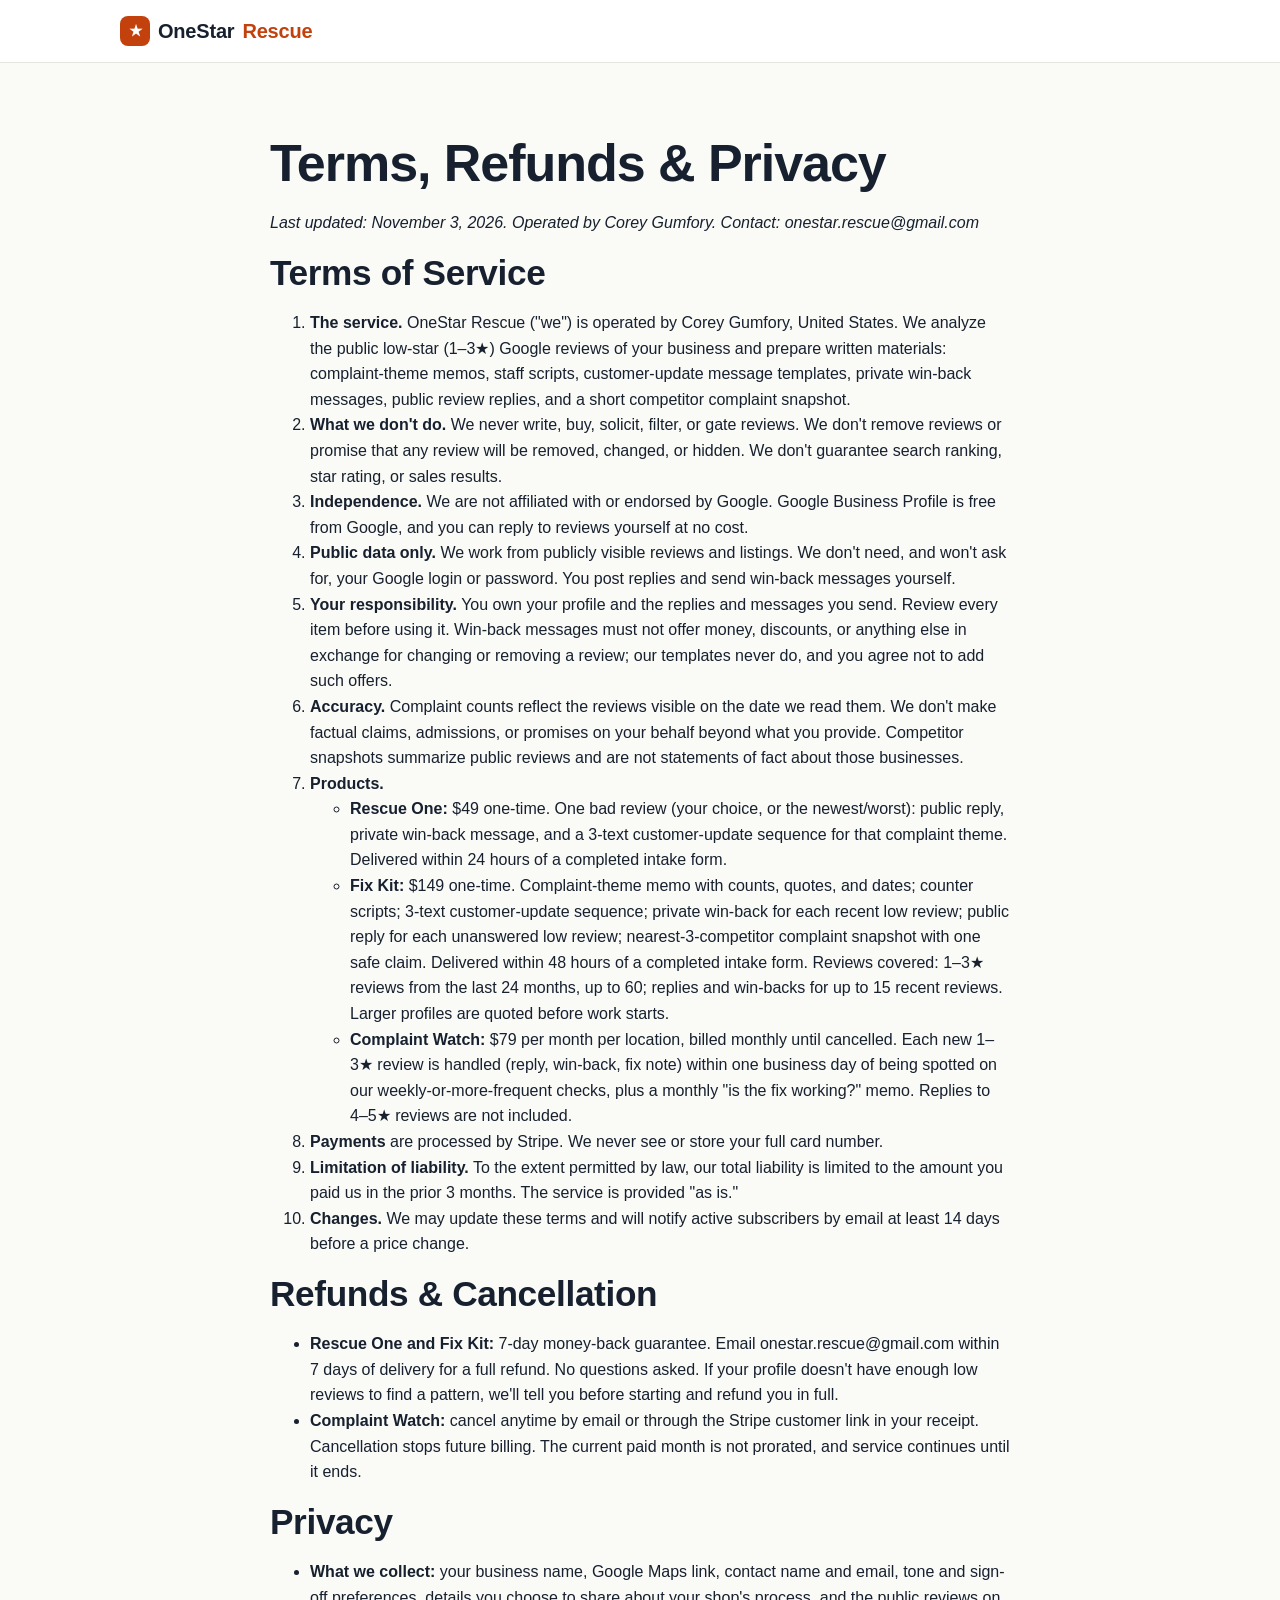
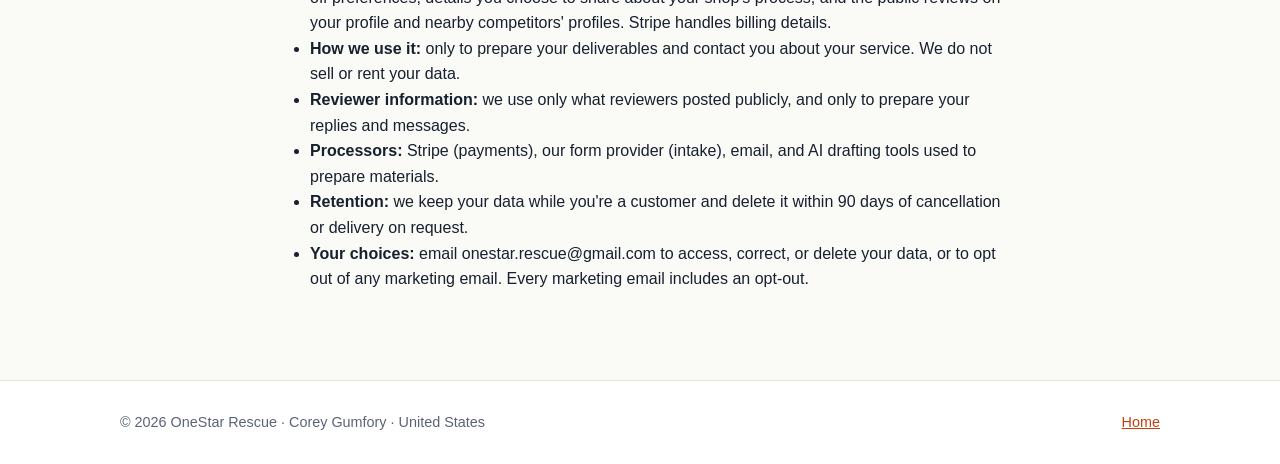
==== terms.html @ f3d83ebe "Publish OneStar Rescue site" ====
<!doctype html>
<html lang="en"><head><meta charset="utf-8"><meta name="viewport" content="width=device-width,initial-scale=1">
<title>OneStar Rescue: Terms, Refunds &amp; Privacy</title><link rel="stylesheet" href="styles.css"></head>
<body>
<header class="nav"><div class="wrap"><a class="logo" href="index.html"><span class="mark">★</span>OneStar<span class="r">Rescue</span></a></div></header>
<section><div class="wrap" style="max-width:780px">
<h1>Terms, Refunds &amp; Privacy</h1>
<p><em>Last updated: November 3, 2026. Operated by Corey Gumfory. Contact: onestar.rescue@gmail.com</em></p>

<h2 id="terms">Terms of Service</h2>
<ol>
<li><strong>The service.</strong> OneStar Rescue ("we") is operated by Corey Gumfory, United States. We analyze the public low-star (1–3★) Google reviews of your business and prepare written materials: complaint-theme memos, staff scripts, customer-update message templates, private win-back messages, public review replies, and a short competitor complaint snapshot.</li>
<li><strong>What we don't do.</strong> We never write, buy, solicit, filter, or gate reviews. We don't remove reviews or promise that any review will be removed, changed, or hidden. We don't guarantee search ranking, star rating, or sales results.</li>
<li><strong>Independence.</strong> We are not affiliated with or endorsed by Google. Google Business Profile is free from Google, and you can reply to reviews yourself at no cost.</li>
<li><strong>Public data only.</strong> We work from publicly visible reviews and listings. We don't need, and won't ask for, your Google login or password. You post replies and send win-back messages yourself.</li>
<li><strong>Your responsibility.</strong> You own your profile and the replies and messages you send. Review every item before using it. Win-back messages must not offer money, discounts, or anything else in exchange for changing or removing a review; our templates never do, and you agree not to add such offers.</li>
<li><strong>Accuracy.</strong> Complaint counts reflect the reviews visible on the date we read them. We don't make factual claims, admissions, or promises on your behalf beyond what you provide. Competitor snapshots summarize public reviews and are not statements of fact about those businesses.</li>
<li><strong>Products.</strong>
  <ul>
    <li><strong>Rescue One:</strong> $49 one-time. One bad review (your choice, or the newest/worst): public reply, private win-back message, and a 3-text customer-update sequence for that complaint theme. Delivered within 24 hours of a completed intake form.</li>
    <li><strong>Fix Kit:</strong> $149 one-time. Complaint-theme memo with counts, quotes, and dates; counter scripts; 3-text customer-update sequence; private win-back for each recent low review; public reply for each unanswered low review; nearest-3-competitor complaint snapshot with one safe claim. Delivered within 48 hours of a completed intake form. Reviews covered: 1–3★ reviews from the last 24 months, up to 60; replies and win-backs for up to 15 recent reviews. Larger profiles are quoted before work starts.</li>
    <li><strong>Complaint Watch:</strong> $79 per month per location, billed monthly until cancelled. Each new 1–3★ review is handled (reply, win-back, fix note) within one business day of being spotted on our weekly-or-more-frequent checks, plus a monthly "is the fix working?" memo. Replies to 4–5★ reviews are not included.</li>
  </ul></li>
<li><strong>Payments</strong> are processed by Stripe. We never see or store your full card number.</li>
<li><strong>Limitation of liability.</strong> To the extent permitted by law, our total liability is limited to the amount you paid us in the prior 3 months. The service is provided "as is."</li>
<li><strong>Changes.</strong> We may update these terms and will notify active subscribers by email at least 14 days before a price change.</li>
</ol>

<h2 id="refunds">Refunds &amp; Cancellation</h2>
<ul>
<li><strong>Rescue One and Fix Kit:</strong> 7-day money-back guarantee. Email onestar.rescue@gmail.com within 7 days of delivery for a full refund. No questions asked. If your profile doesn't have enough low reviews to find a pattern, we'll tell you before starting and refund you in full.</li>
<li><strong>Complaint Watch:</strong> cancel anytime by email or through the Stripe customer link in your receipt. Cancellation stops future billing. The current paid month is not prorated, and service continues until it ends.</li>
</ul>

<h2 id="privacy">Privacy</h2>
<ul>
<li><strong>What we collect:</strong> your business name, Google Maps link, contact name and email, tone and sign-off preferences, details you choose to share about your shop's process, and the public reviews on your profile and nearby competitors' profiles. Stripe handles billing details.</li>
<li><strong>How we use it:</strong> only to prepare your deliverables and contact you about your service. We do not sell or rent your data.</li>
<li><strong>Reviewer information:</strong> we use only what reviewers posted publicly, and only to prepare your replies and messages.</li>
<li><strong>Processors:</strong> Stripe (payments), our form provider (intake), email, and AI drafting tools used to prepare materials.</li>
<li><strong>Retention:</strong> we keep your data while you're a customer and delete it within 90 days of cancellation or delivery on request.</li>
<li><strong>Your choices:</strong> email onestar.rescue@gmail.com to access, correct, or delete your data, or to opt out of any marketing email. Every marketing email includes an opt-out.</li>
</ul>
</div></section>
<footer><div class="wrap"><div>© 2026 OneStar Rescue · Corey Gumfory · United States</div><div><a href="index.html">Home</a></div></div></footer>
</body></html>
---- styles.css ----
:root{--ink:#17202e;--muted:#5a6476;--brand:#c2410c;--brand-d:#9a3412;--brand-l:#fff1e8;--accent:#0f766e;--accent-l:#e6f6f4;--star:#f59e0b;--bg:#fafaf7;--card:#fff;--line:#e7e5df;--r:16px;--shadow:0 1px 2px rgba(23,32,46,.05),0 8px 24px rgba(23,32,46,.06)}
*{box-sizing:border-box}html{scroll-behavior:smooth}
body{margin:0;font:16px/1.6 -apple-system,BlinkMacSystemFont,"Segoe UI",Roboto,Helvetica,Arial,sans-serif;color:var(--ink);background:var(--bg)}
a{color:var(--brand)}.wrap{max-width:1080px;margin:0 auto;padding:0 20px}
header.nav{background:rgba(255,255,255,.94);backdrop-filter:blur(6px);border-bottom:1px solid var(--line);position:sticky;top:0;z-index:10}
header.nav .wrap{display:flex;align-items:center;justify-content:space-between;height:62px;gap:16px}
.logo{font-weight:800;font-size:1.25rem;color:var(--ink);text-decoration:none;display:flex;align-items:center;gap:8px;letter-spacing:-.01em}
.logo .mark{display:inline-grid;place-items:center;width:30px;height:30px;border-radius:8px;background:var(--brand);color:#fff;font-size:.95rem}
.logo span.r{color:var(--brand)}
.nav-links{display:flex;gap:20px;align-items:center}.nav-links a{color:var(--muted);text-decoration:none;font-weight:600;font-size:.92rem}
.nav a.cta-sm{background:var(--brand);color:#fff;padding:8px 16px;border-radius:999px}
section{padding:72px 0}h1{font-size:clamp(2.1rem,5vw,3.25rem);line-height:1.1;margin:0 0 18px;letter-spacing:-.02em}
h2{font-size:clamp(1.6rem,3.5vw,2.2rem);line-height:1.2;margin:0 0 12px;letter-spacing:-.01em}h3{margin:0 0 8px;font-size:1.15rem}
.lead{font-size:1.18rem;color:var(--muted);max-width:660px}.center{text-align:center}.center .lead{margin-left:auto;margin-right:auto}
.eyebrow{display:inline-block;font-size:.8rem;font-weight:800;letter-spacing:.08em;text-transform:uppercase;color:var(--brand);background:var(--brand-l);padding:5px 12px;border-radius:999px;margin-bottom:14px}
.hero{background:radial-gradient(1200px 400px at 80% -10%,#ffe4d3 0,transparent 60%),linear-gradient(180deg,#fff,var(--bg));padding:84px 0 64px}
.hero-grid{display:grid;grid-template-columns:1.15fr .85fr;gap:44px;align-items:center}
.btn{display:inline-block;background:var(--brand);color:#fff;padding:14px 24px;border-radius:999px;font-weight:700;text-decoration:none;border:0;text-align:center;transition:background .15s}
.btn:hover{background:var(--brand-d)}.btn.ghost{background:#fff;color:var(--brand);border:2px solid var(--brand)}.btn.ghost:hover{background:var(--brand-l)}
.btn.block{display:block;width:100%}.btns{display:flex;gap:12px;flex-wrap:wrap;margin-top:26px}
.trust{display:flex;gap:18px;flex-wrap:wrap;margin-top:22px;color:var(--muted);font-size:.92rem}.trust b{color:var(--ink)}
.grid{display:grid;gap:20px;grid-template-columns:repeat(auto-fit,minmax(240px,1fr))}.grid.three{grid-template-columns:repeat(3,1fr)}
.card{background:var(--card);border:1px solid var(--line);border-radius:var(--r);padding:26px;box-shadow:var(--shadow)}
.step-n{display:inline-grid;place-items:center;width:38px;height:38px;border-radius:50%;background:var(--brand-l);color:var(--brand);font-weight:800;margin-bottom:12px}
.memo{background:#fff;border:1px solid var(--line);border-radius:var(--r);box-shadow:var(--shadow);padding:22px;font-size:.95rem}
.memo h4{margin:0 0 4px;font-size:.8rem;letter-spacing:.06em;text-transform:uppercase;color:var(--muted)}
.bar{display:flex;align-items:center;gap:10px;margin:10px 0}.bar .lbl{flex:0 0 46%;font-size:.88rem}.bar .t{flex:1;height:10px;background:#f1efe9;border-radius:99px;overflow:hidden}.bar .t i{display:block;height:100%;background:var(--brand);border-radius:99px}.bar .n{font-weight:800;font-size:.88rem;width:28px;text-align:right}
.quote{color:var(--muted);font-style:italic;border-left:3px solid var(--star);padding-left:10px;margin:12px 0}
.fix{background:var(--accent-l);border-radius:10px;padding:12px 14px;margin-top:12px;font-size:.9rem}.fix b{color:var(--accent)}
.stars{color:var(--star);letter-spacing:2px}
.compare{display:grid;grid-template-columns:1fr 1fr;gap:20px}.compare .card.them{background:#f6f5f1;box-shadow:none}.compare .card.us{border:2px solid var(--brand)}
.compare ul{margin:10px 0 0;padding-left:20px}
.price{font-size:2.6rem;font-weight:800;letter-spacing:-.02em;line-height:1.1;margin:6px 0}.price small{font-size:1rem;color:var(--muted);font-weight:500}
.plan{display:flex;flex-direction:column}.plan ul{padding-left:20px;margin:14px 0 22px;flex:1}.plan li{margin-bottom:6px}
.plan .when{font-size:.9rem;color:var(--accent);font-weight:700}
.plan.featured{border:2px solid var(--brand);position:relative;transform:translateY(-6px)}
.badge{position:absolute;top:-13px;left:50%;transform:translateX(-50%);background:var(--brand);color:#fff;font-size:.75rem;padding:4px 12px;border-radius:999px;font-weight:800;white-space:nowrap}
.fine{font-size:.85rem;color:var(--muted)}
.dont{display:grid;grid-template-columns:repeat(auto-fit,minmax(220px,1fr));gap:14px;margin-top:22px}
.dont div{background:#fff;border:1px solid var(--line);border-radius:12px;padding:16px 18px;font-weight:600}.dont div::before{content:"✕ ";color:#b91c1c;font-weight:800}
.disclosure{background:#fffbeb;border:1px solid #f3d98b;border-radius:var(--r);padding:22px 26px}.disclosure ul{margin:8px 0 0;padding-left:20px}
.note{background:var(--accent-l);border:1px solid #b5e0da;border-radius:var(--r);padding:20px 24px}
details{background:#fff;border:1px solid var(--line);border-radius:12px;padding:16px 20px;margin-bottom:10px}
summary{font-weight:700;cursor:pointer}details p{margin:10px 0 0;color:var(--muted)}
.band{background:var(--ink);color:#fff}.band .lead{color:#cbd2dd}.band .btn.ghost{background:transparent;color:#fff;border-color:#fff}
footer{background:#fff;border-top:1px solid var(--line);padding:30px 0;color:var(--muted);font-size:.9rem}
footer .wrap{display:flex;justify-content:space-between;flex-wrap:wrap;gap:12px}
table{border-collapse:collapse;width:100%}th,td{border:1px solid var(--line);padding:10px;text-align:left;vertical-align:top}th{background:#f4f2ec}
@media(max-width:860px){.hero-grid,.compare,.grid.three{grid-template-columns:1fr}.plan.featured{transform:none}.nav-links a:not(.cta-sm){display:none}}
@media(max-width:600px){section{padding:48px 0}.hero{padding:52px 0 40px}}
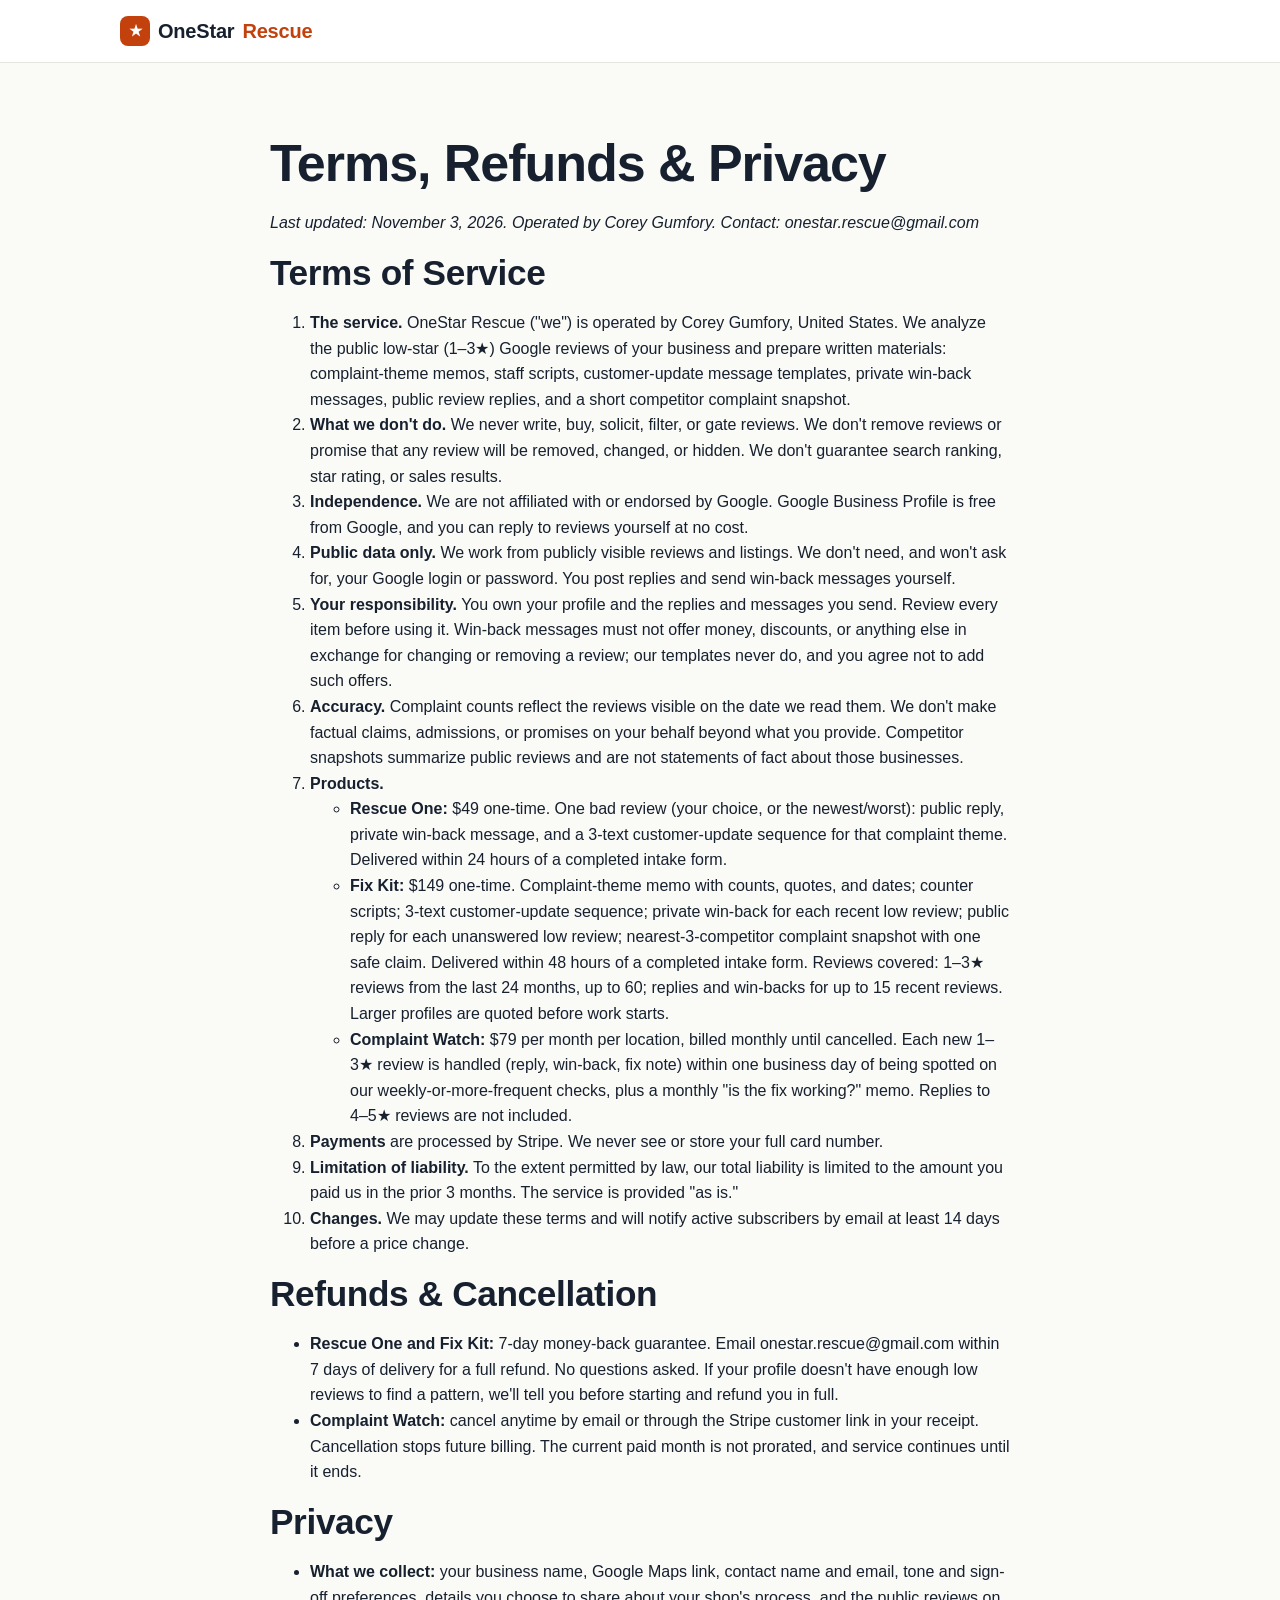
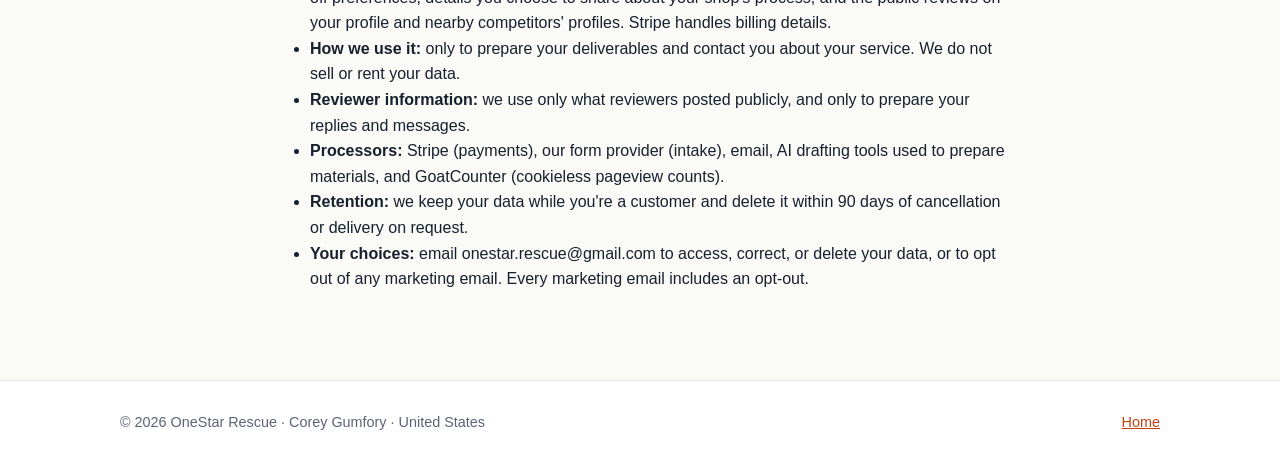
==== commit 2add41bc: "Add cookieless GoatCounter pageview counts Load the OneStar Rescue GoatCounter script on the home an" ====
--- a/terms.html
+++ b/terms.html
@@ -1,6 +1,9 @@
 <!doctype html>
 <html lang="en"><head><meta charset="utf-8"><meta name="viewport" content="width=device-width,initial-scale=1">
-<title>OneStar Rescue: Terms, Refunds &amp; Privacy</title><link rel="stylesheet" href="styles.css"></head>
+<title>OneStar Rescue: Terms, Refunds &amp; Privacy</title>
+<meta name="description" content="Terms, refunds, and privacy for OneStar Rescue. Public Google reviews only. You paste the replies. No review removal.">
+<link rel="canonical" href="https://onestar-rescue.github.io/terms.html">
+<link rel="stylesheet" href="styles.css"></head>
 <body>
 <header class="nav"><div class="wrap"><a class="logo" href="index.html"><span class="mark">★</span>OneStar<span class="r">Rescue</span></a></div></header>
 <section><div class="wrap" style="max-width:780px">
@@ -37,10 +40,12 @@
 <li><strong>What we collect:</strong> your business name, Google Maps link, contact name and email, tone and sign-off preferences, details you choose to share about your shop's process, and the public reviews on your profile and nearby competitors' profiles. Stripe handles billing details.</li>
 <li><strong>How we use it:</strong> only to prepare your deliverables and contact you about your service. We do not sell or rent your data.</li>
 <li><strong>Reviewer information:</strong> we use only what reviewers posted publicly, and only to prepare your replies and messages.</li>
-<li><strong>Processors:</strong> Stripe (payments), our form provider (intake), email, and AI drafting tools used to prepare materials.</li>
+<li><strong>Processors:</strong> Stripe (payments), our form provider (intake), email, AI drafting tools used to prepare materials, and GoatCounter (cookieless pageview counts).</li>
 <li><strong>Retention:</strong> we keep your data while you're a customer and delete it within 90 days of cancellation or delivery on request.</li>
 <li><strong>Your choices:</strong> email onestar.rescue@gmail.com to access, correct, or delete your data, or to opt out of any marketing email. Every marketing email includes an opt-out.</li>
 </ul>
 </div></section>
 <footer><div class="wrap"><div>© 2026 OneStar Rescue · Corey Gumfory · United States</div><div><a href="index.html">Home</a></div></div></footer>
+<script data-goatcounter="https://onestar-rescue.goatcounter.com/count"
+        async src="//gc.zgo.at/count.js"></script>
 </body></html>
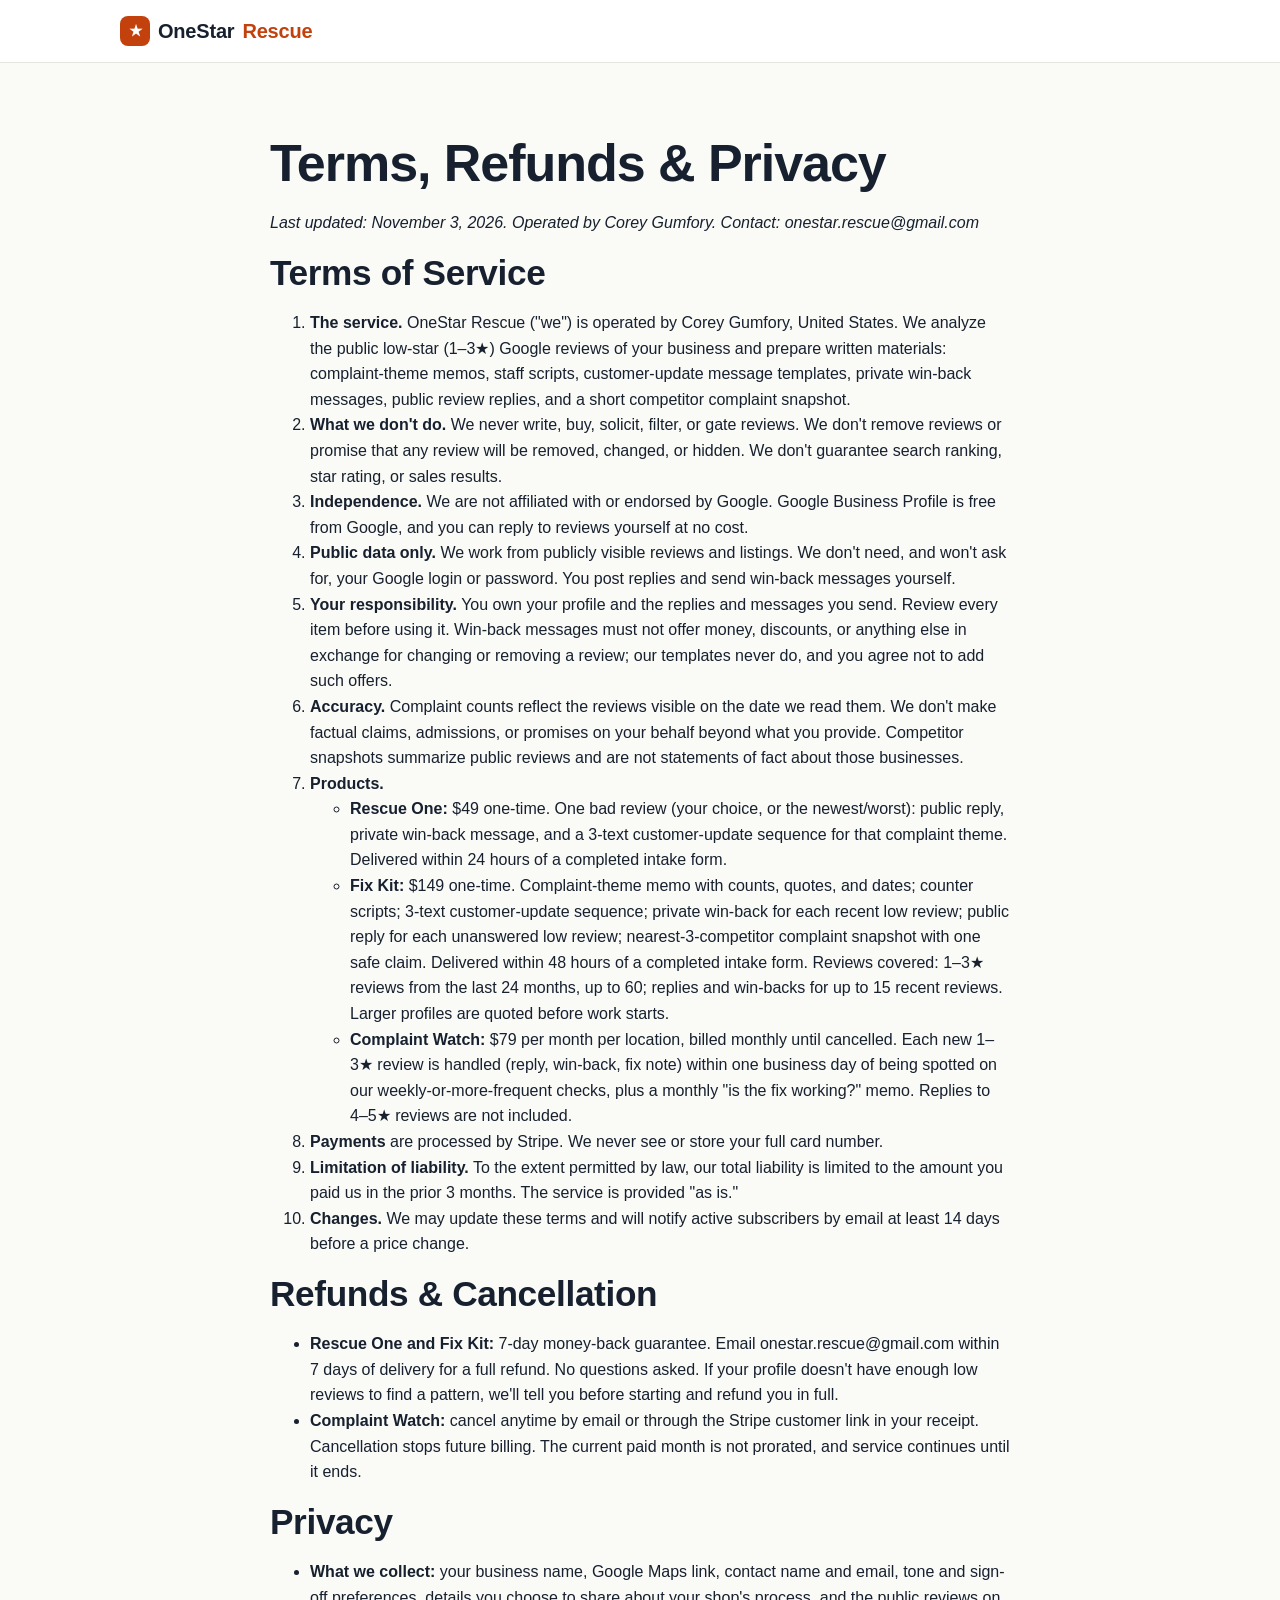
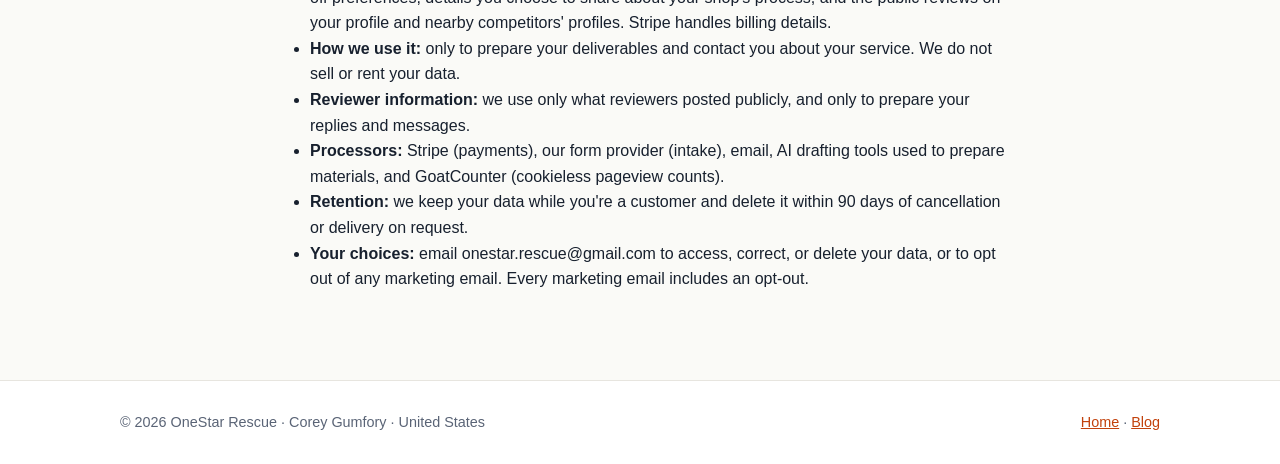
==== commit 92fd0507: "Add a guide to fixing repeat bad Google reviews One practical post for local shop owners, a thin blo" ====
--- a/terms.html
+++ b/terms.html
@@ -45,7 +45,7 @@
 <li><strong>Your choices:</strong> email onestar.rescue@gmail.com to access, correct, or delete your data, or to opt out of any marketing email. Every marketing email includes an opt-out.</li>
 </ul>
 </div></section>
-<footer><div class="wrap"><div>© 2026 OneStar Rescue · Corey Gumfory · United States</div><div><a href="index.html">Home</a></div></div></footer>
+<footer><div class="wrap"><div>© 2026 OneStar Rescue · Corey Gumfory · United States</div><div><a href="index.html">Home</a> · <a href="blog/index.html">Blog</a></div></div></footer>
 <script data-goatcounter="https://onestar-rescue.goatcounter.com/count"
         async src="//gc.zgo.at/count.js"></script>
 </body></html>
--- a/styles.css
+++ b/styles.css
@@ -45,6 +45,21 @@
 .band{background:var(--ink);color:#fff}.band .lead{color:#cbd2dd}.band .btn.ghost{background:transparent;color:#fff;border-color:#fff}
 footer{background:#fff;border-top:1px solid var(--line);padding:30px 0;color:var(--muted);font-size:.9rem}
 footer .wrap{display:flex;justify-content:space-between;flex-wrap:wrap;gap:12px}
+.article{max-width:40rem;margin-left:auto;margin-right:auto}
+.article h1{font-size:clamp(1.8rem,4vw,2.35rem);line-height:1.18}
+.article h2{font-size:1.35rem;line-height:1.3;margin:1.75em 0 .45em}
+.article p{margin:0 0 1em}
+.article .byline{color:var(--muted);font-size:.92rem;margin:0 0 1.4rem}
+.article ul,.article ol{margin:0 0 1em;padding-left:1.25rem}
+.article li{margin:.35em 0}
+.article blockquote{margin:0 0 1em;padding:12px 16px;background:#fff;border:1px solid var(--line);border-left:3px solid var(--brand);border-radius:12px}
+.article blockquote p{margin:0}
+.post-list{list-style:none;padding:0;margin:1.5rem 0 0}
+.post-list li{background:#fff;border:1px solid var(--line);border-radius:var(--r);padding:18px 20px}
+.post-list h2{font-size:1.25rem;margin:0 0 .3rem}
+.post-list h2 a{color:var(--ink);text-decoration:none}
+.post-list h2 a:hover{color:var(--brand)}
+.post-list p{margin:.35rem 0 0}
 table{border-collapse:collapse;width:100%}th,td{border:1px solid var(--line);padding:10px;text-align:left;vertical-align:top}th{background:#f4f2ec}
 @media(max-width:860px){.hero-grid,.compare,.grid.three{grid-template-columns:1fr}.plan.featured{transform:none}.nav-links a:not(.cta-sm){display:none}}
 @media(max-width:600px){section{padding:48px 0}.hero{padding:52px 0 40px}}
